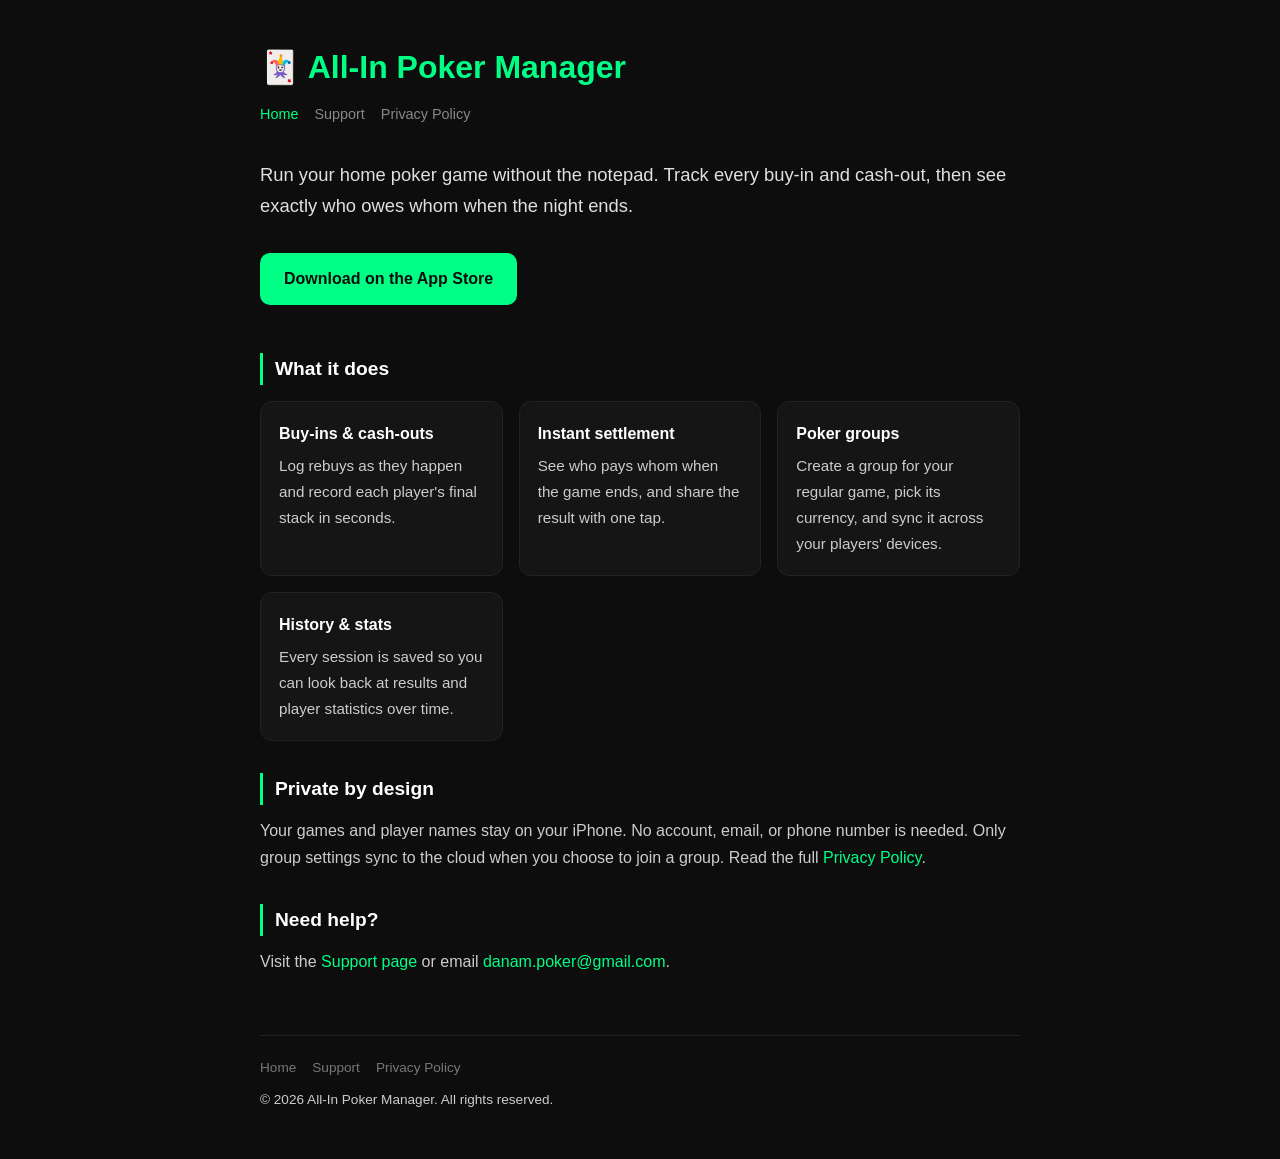
==== poker/index.html @ 8aec6219 "Add Support page and All-In Poker Manager landing page Privacy policy stays at the site root so the " ====
<!DOCTYPE html>
<html lang="en">
<head>
    <meta charset="UTF-8">
    <meta name="viewport" content="width=device-width, initial-scale=1.0">
    <title>All-In Poker Manager — Track your home poker games</title>
    <meta name="description" content="All-In Poker Manager tracks buy-ins, cash-outs and settlements for your home poker games on iPhone.">
    <link rel="stylesheet" href="../style.css">
</head>
<body>
    <div class="container">
        <h1>🃏 All-In Poker Manager</h1>
        <nav class="nav">
            <a href="./" class="active">Home</a>
            <a href="../support/">Support</a>
            <a href="../">Privacy Policy</a>
        </nav>

        <p class="lead">Run your home poker game without the notepad. Track every buy-in and cash-out, then see exactly who owes whom when the night ends.</p>
        <!-- TODO: replace href with the App Store listing URL -->
        <a class="button" href="#" id="app-store-link">Download on the App Store</a>

        <h2>What it does</h2>
        <div class="features">
            <div class="card">
                <h3>Buy-ins &amp; cash-outs</h3>
                <p>Log rebuys as they happen and record each player's final stack in seconds.</p>
            </div>
            <div class="card">
                <h3>Instant settlement</h3>
                <p>See who pays whom when the game ends, and share the result with one tap.</p>
            </div>
            <div class="card">
                <h3>Poker groups</h3>
                <p>Create a group for your regular game, pick its currency, and sync it across your players' devices.</p>
            </div>
            <div class="card">
                <h3>History &amp; stats</h3>
                <p>Every session is saved so you can look back at results and player statistics over time.</p>
            </div>
        </div>

        <h2>Private by design</h2>
        <p>Your games and player names stay on your iPhone. No account, email, or phone number is needed. Only group settings sync to the cloud when you choose to join a group. Read the full <a href="../">Privacy Policy</a>.</p>

        <h2>Need help?</h2>
        <p>Visit the <a href="../support/">Support page</a> or email <a href="mailto:danam.poker@gmail.com">danam.poker@gmail.com</a>.</p>

        <div class="footer">
            <p><a href="./">Home</a><a href="../support/">Support</a><a href="../">Privacy Policy</a></p>
            <p>© 2026 All-In Poker Manager. All rights reserved.</p>
        </div>
    </div>
</body>
</html>
---- style.css ----
* { box-sizing: border-box; margin: 0; padding: 0; }
body {
    font-family: -apple-system, BlinkMacSystemFont, 'Segoe UI', Roboto, sans-serif;
    background: #0d0d0d;
    color: #e0e0e0;
    line-height: 1.7;
    padding: 40px 20px;
}
.container { max-width: 760px; margin: 0 auto; }
h1 { color: #00ff85; font-size: 2rem; margin-bottom: 8px; }
h1 a { color: inherit; }
.subtitle { color: #888; font-size: 0.9rem; margin-bottom: 40px; }
h2 { color: #ffffff; font-size: 1.2rem; margin: 32px 0 12px; border-left: 3px solid #00ff85; padding-left: 12px; }
h3 { color: #aaa; font-size: 1rem; margin: 20px 0 6px; }
p, li { color: #ccc; margin-bottom: 8px; }
ul { margin-left: 20px; }
a { color: #00ff85; text-decoration: none; }
a:hover { text-decoration: underline; }
.badge { display: inline-block; background: #00ff8520; border: 1px solid #00ff8540; color: #00ff85; padding: 2px 10px; border-radius: 20px; font-size: 0.8rem; margin-bottom: 20px; }
.nav { display: flex; flex-wrap: wrap; gap: 16px; margin-bottom: 32px; font-size: 0.9rem; }
.nav a { color: #888; }
.nav a.active, .nav a:hover { color: #00ff85; }
.lead { font-size: 1.15rem; color: #e0e0e0; margin-bottom: 24px; }
.button { display: inline-block; background: #00ff85; color: #0d0d0d; font-weight: 600; padding: 12px 24px; border-radius: 10px; margin: 8px 0 16px; }
.button:hover { text-decoration: none; opacity: 0.9; }
.features { display: grid; grid-template-columns: repeat(auto-fit, minmax(220px, 1fr)); gap: 16px; margin-top: 16px; }
.card { background: #151515; border: 1px solid #222; border-radius: 12px; padding: 18px; }
.card h3 { color: #fff; margin: 0 0 6px; }
.card p { margin: 0; font-size: 0.95rem; }
.contact { background: #151515; border: 1px solid #222; border-radius: 12px; padding: 18px; margin-top: 8px; }
.footer { margin-top: 60px; padding-top: 20px; border-top: 1px solid #222; color: #555; font-size: 0.85rem; }
.footer a { color: #777; margin-right: 16px; }
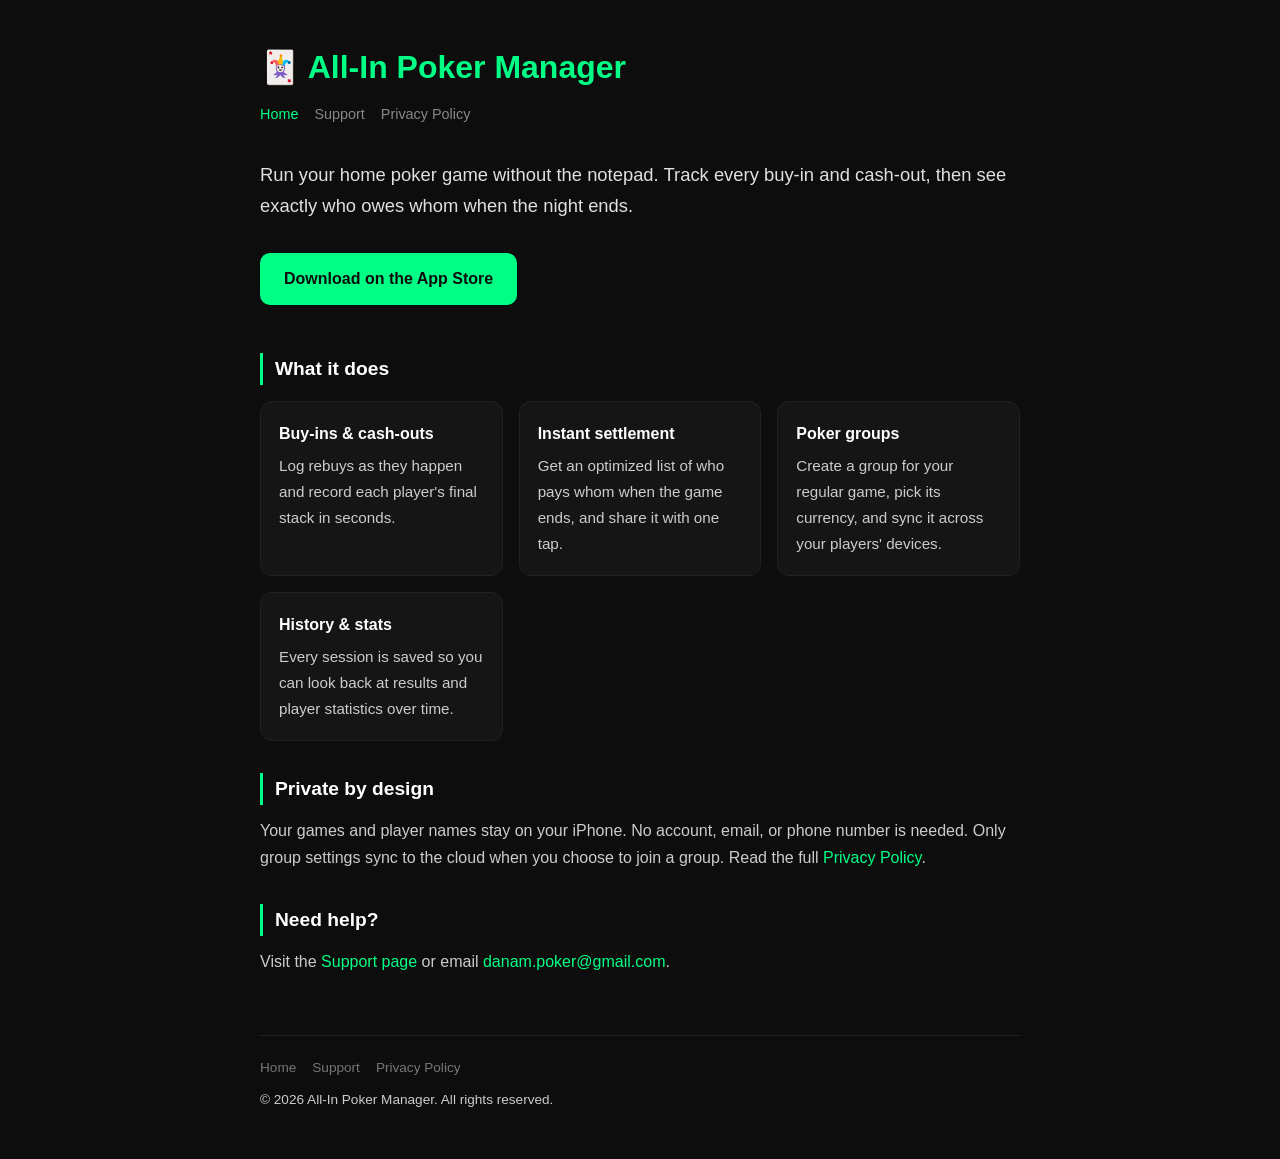
==== commit 65ba4c5d: "Describe settlement as optimized, per the app README Co-Authored-By: Claude Opus 5.5 (1M context) <n" ====
--- a/poker/index.html
+++ b/poker/index.html
@@ -28,7 +28,7 @@
             </div>
             <div class="card">
                 <h3>Instant settlement</h3>
-                <p>See who pays whom when the game ends, and share the result with one tap.</p>
+                <p>Get an optimized list of who pays whom when the game ends, and share it with one tap.</p>
             </div>
             <div class="card">
                 <h3>Poker groups</h3>
